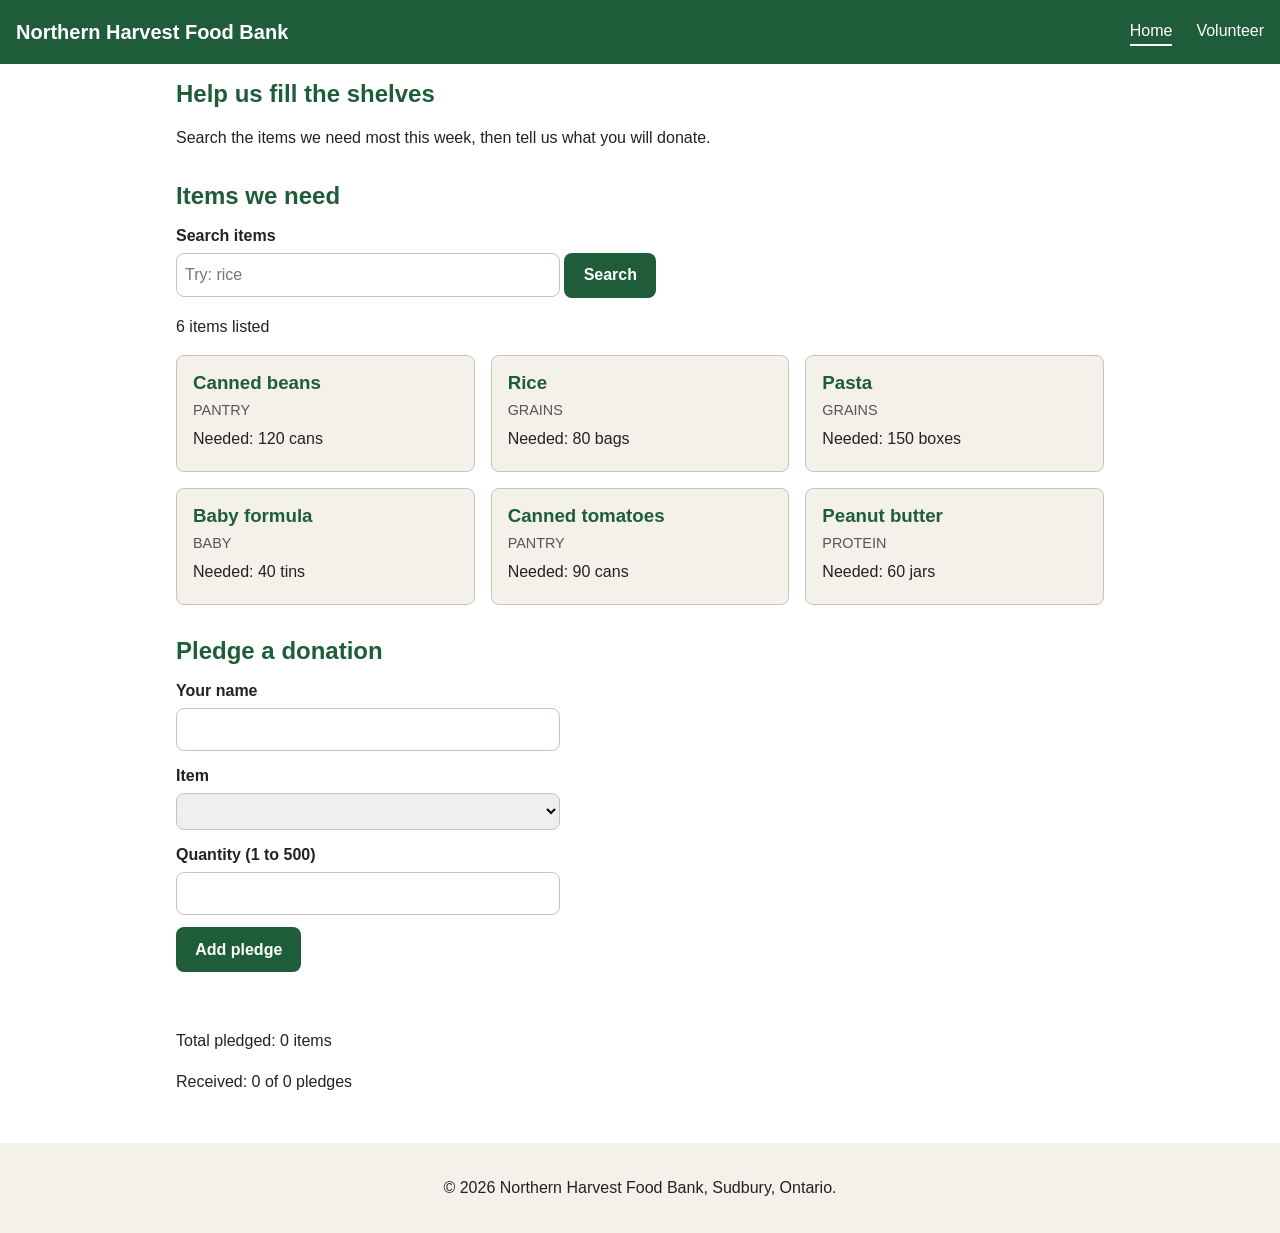
==== index.html @ b33616da "Added initial files" ====
<!DOCTYPE html>
<html lang="en">
<head>
  <meta charset="UTF-8">
  <meta name="viewport" content="width=device-width, initial-scale=1.0">
  <title>Northern Harvest Food Bank</title>
  <link rel="stylesheet" href="styles.css">
</head>
<body>
  <header>
    <p class="brand">Northern Harvest Food Bank</p>
    <nav>
      <a href="index.html" class="active">Home</a>
      <a href="volunteer.html">Volunteer</a>
    </nav>
  </header>

  <main>
    <section id="intro">
      <h1>Help us fill the shelves</h1>
      <p>Search the items we need most this week, then tell us what you will donate.</p>
    </section>

    <section id="items">
      <h2>Items we need</h2>
      <form id="item-search-form">
        <label for="item-search">Search items</label>
        <input type="text" id="item-search" name="q" placeholder="Try: rice">
        <button type="submit" class="btn">Search</button>
      </form>
      <p id="item-count" aria-live="polite">6 items listed</p>
      <p id="no-items" class="hidden">No items match that search</p>
      <ul class="item-list">
        <li>
          <article class="card">
            <h3>Canned beans</h3>
            <p class="category">Pantry</p>
            <p>Needed: 120 cans</p>
          </article>
        </li>
        <li>
          <article class="card">
            <h3>Rice</h3>
            <p class="category">Grains</p>
            <p>Needed: 80 bags</p>
          </article>
        </li>
        <li>
          <article class="card">
            <h3>Pasta</h3>
            <p class="category">Grains</p>
            <p>Needed: 150 boxes</p>
          </article>
        </li>
        <li>
          <article class="card">
            <h3>Baby formula</h3>
            <p class="category">Baby</p>
            <p>Needed: 40 tins</p>
          </article>
        </li>
        <li>
          <article class="card">
            <h3>Canned tomatoes</h3>
            <p class="category">Pantry</p>
            <p>Needed: 90 cans</p>
          </article>
        </li>
        <li>
          <article class="card">
            <h3>Peanut butter</h3>
            <p class="category">Protein</p>
            <p>Needed: 60 jars</p>
          </article>
        </li>
      </ul>
    </section>

    <section id="donations">
      <h2>Pledge a donation</h2>
      <form id="donation-form">
        <div class="field">
          <label for="donor-name">Your name</label>
          <input type="text" id="donor-name" name="donorName">
        </div>
        <div class="field">
          <label for="donation-item">Item</label>
          <select id="donation-item" name="item"></select>
        </div>
        <div class="field">
          <label for="donation-qty">Quantity (1 to 500)</label>
          <input type="text" id="donation-qty" name="quantity" inputmode="numeric">
        </div>
        <button type="submit" class="btn">Add pledge</button>
      </form>
      <p id="donation-message" class="error"></p>
      <p id="total-pledged">Total pledged: 0 items</p>
      <p id="received-count">Received: 0 of 0 pledges</p>
      <ul id="donation-list"></ul>
    </section>
  </main>

  <footer>
    <p>&copy; 2026 Northern Harvest Food Bank, Sudbury, Ontario.</p>
  </footer>
</body>
</html>
---- styles.css ----
/* Northern Harvest Food Bank: starter stylesheet. You do not need to edit it. */
:root {
  --color-bg: #ffffff;
  --color-surface: #f4f1ea;
  --color-text: #222222;
  --color-primary: #1f5d3a;
  --color-border: #c9c4b8;
  --color-error: #a11d1d;
  --spacing-unit: 1rem;
  --radius: 0.5rem;
}

* { box-sizing: border-box; }

body {
  margin: 0;
  background-color: var(--color-bg);
  color: var(--color-text);
  font-family: Arial, sans-serif;
  line-height: 1.6;
}

header {
  display: flex;
  flex-wrap: wrap;
  justify-content: space-between;
  align-items: center;
  gap: var(--spacing-unit);
  padding: var(--spacing-unit);
  background-color: var(--color-primary);
  color: #ffffff;
}

.brand { margin: 0; font-weight: 700; font-size: 1.25rem; }
nav { display: flex; gap: 1.5rem; }
nav a { color: #ffffff; text-decoration: none; }
.active { border-bottom: 2px solid #ffffff; }

main { max-width: 60rem; margin: 0 auto; padding: var(--spacing-unit); }
section { margin-bottom: 2rem; }
h1, h2, h3 { color: var(--color-primary); line-height: 1.2; margin: 0 0 0.75rem; }

.field { margin-bottom: 0.75rem; }
label { display: block; font-weight: 600; margin-bottom: 0.25rem; }
input, select, button { font: inherit; padding: 0.5rem; }
input[type="text"], select { width: 100%; max-width: 24rem; border: 1px solid var(--color-border); border-radius: var(--radius); }

.btn {
  display: inline-block;
  padding: 0.6rem 1.2rem;
  background-color: var(--color-primary);
  color: #ffffff;
  border: 0;
  border-radius: var(--radius);
  font-weight: 600;
  cursor: pointer;
}

.card {
  padding: var(--spacing-unit);
  background-color: var(--color-surface);
  border: 1px solid var(--color-border);
  border-radius: var(--radius);
}
.card h3 { margin-bottom: 0.25rem; }
.card p { margin: 0.25rem 0; }
.category { color: #555555; font-size: 0.9rem; text-transform: uppercase; }

.item-list { list-style: none; margin: 0; padding: 0; display: grid; grid-template-columns: 1fr; gap: var(--spacing-unit); }

#donation-list, #volunteer-list { list-style: none; padding: 0; }
#donation-list li, #volunteer-list li {
  padding: 0.6rem 0.8rem;
  margin-bottom: 0.5rem;
  background-color: var(--color-surface);
  border: 1px solid var(--color-border);
  border-radius: var(--radius);
}

/* Helper classes used by your script */
.hidden { display: none; }
.done { color: #666666; text-decoration: line-through; }
.error { color: var(--color-error); font-weight: 600; min-height: 1.5rem; }

footer { padding: var(--spacing-unit); background-color: var(--color-surface); text-align: center; }

@media (min-width: 768px) {
  .item-list { grid-template-columns: repeat(2, 1fr); }
}
@media (min-width: 1024px) {
  .item-list { grid-template-columns: repeat(3, 1fr); }
}
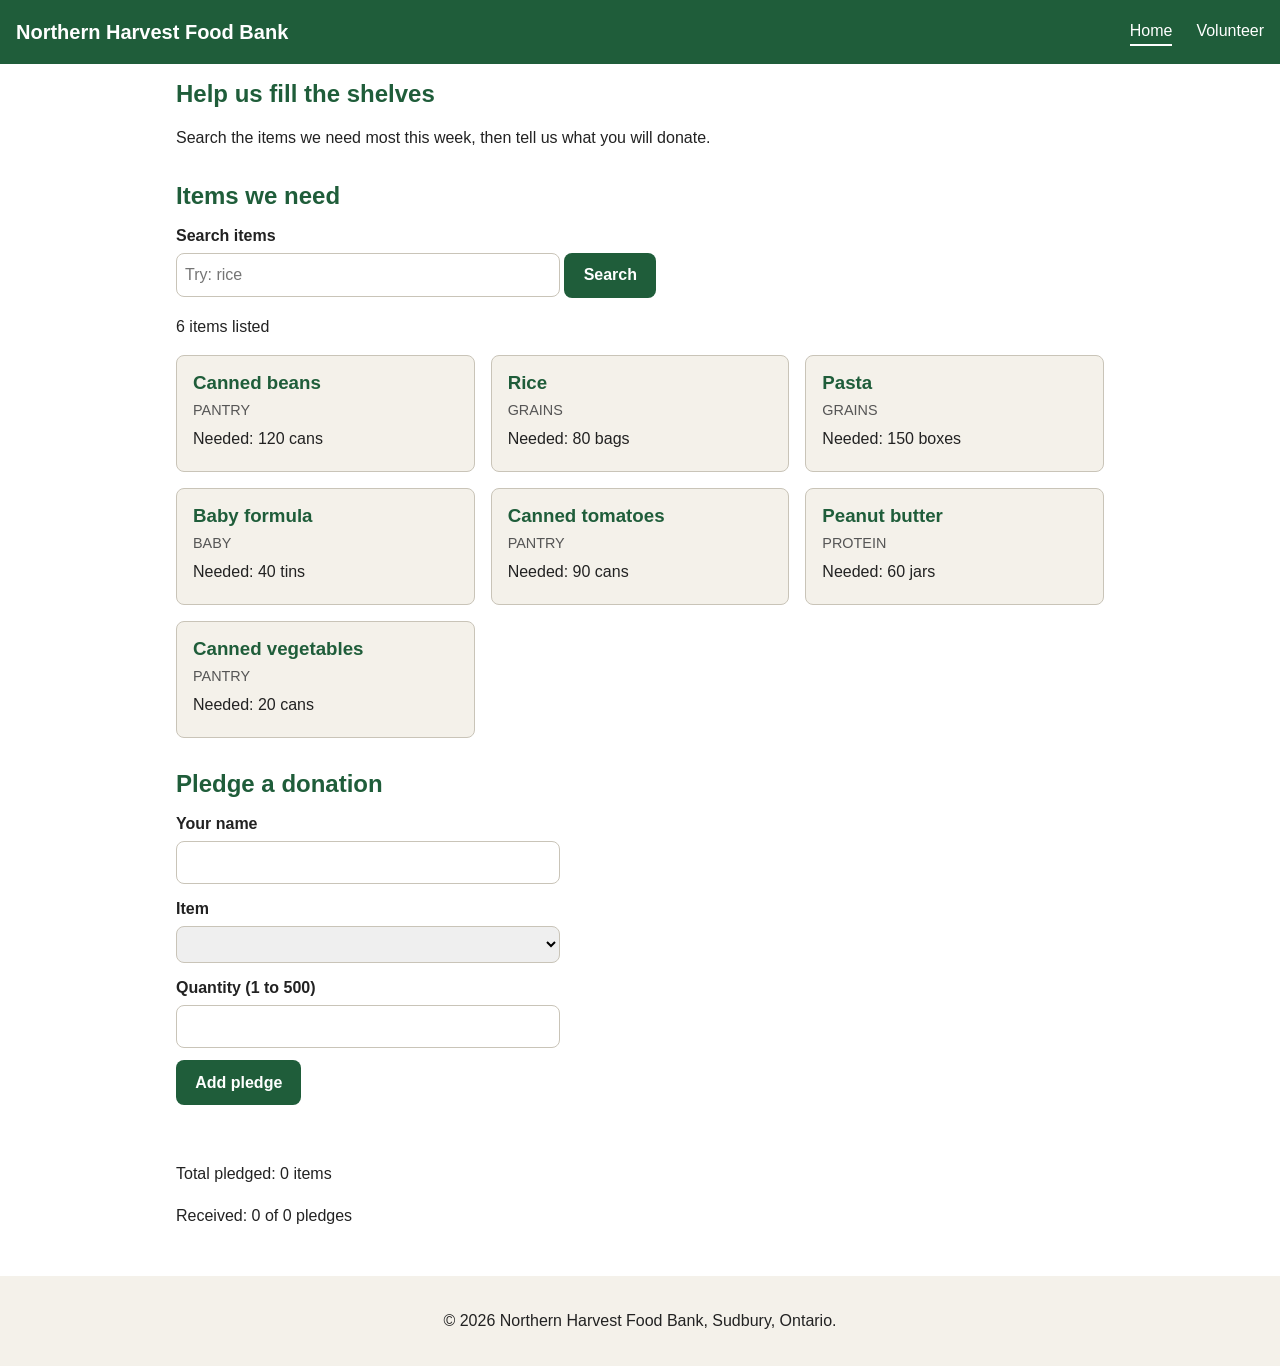
==== commit ce60aab1: "Added Canned Vegetables and script.js module to index page" ====
--- a/index.html
+++ b/index.html
@@ -1,107 +1,128 @@
-<!DOCTYPE html>
+<!doctype html>
 <html lang="en">
-<head>
-  <meta charset="UTF-8">
-  <meta name="viewport" content="width=device-width, initial-scale=1.0">
-  <title>Northern Harvest Food Bank</title>
-  <link rel="stylesheet" href="styles.css">
-</head>
-<body>
-  <header>
-    <p class="brand">Northern Harvest Food Bank</p>
-    <nav>
-      <a href="index.html" class="active">Home</a>
-      <a href="volunteer.html">Volunteer</a>
-    </nav>
-  </header>
+    <head>
+        <meta charset="UTF-8" />
+        <meta name="viewport" content="width=device-width, initial-scale=1.0" />
+        <title>Northern Harvest Food Bank</title>
+        <link rel="stylesheet" href="styles.css" />
+        <script src="script.js" defer></script>
+    </head>
+    <body>
+        <header>
+            <p class="brand">Northern Harvest Food Bank</p>
+            <nav>
+                <a href="index.html" class="active">Home</a>
+                <a href="volunteer.html">Volunteer</a>
+            </nav>
+        </header>
 
-  <main>
-    <section id="intro">
-      <h1>Help us fill the shelves</h1>
-      <p>Search the items we need most this week, then tell us what you will donate.</p>
-    </section>
+        <main>
+            <section id="intro">
+                <h1>Help us fill the shelves</h1>
+                <p>
+                    Search the items we need most this week, then tell us what
+                    you will donate.
+                </p>
+            </section>
 
-    <section id="items">
-      <h2>Items we need</h2>
-      <form id="item-search-form">
-        <label for="item-search">Search items</label>
-        <input type="text" id="item-search" name="q" placeholder="Try: rice">
-        <button type="submit" class="btn">Search</button>
-      </form>
-      <p id="item-count" aria-live="polite">6 items listed</p>
-      <p id="no-items" class="hidden">No items match that search</p>
-      <ul class="item-list">
-        <li>
-          <article class="card">
-            <h3>Canned beans</h3>
-            <p class="category">Pantry</p>
-            <p>Needed: 120 cans</p>
-          </article>
-        </li>
-        <li>
-          <article class="card">
-            <h3>Rice</h3>
-            <p class="category">Grains</p>
-            <p>Needed: 80 bags</p>
-          </article>
-        </li>
-        <li>
-          <article class="card">
-            <h3>Pasta</h3>
-            <p class="category">Grains</p>
-            <p>Needed: 150 boxes</p>
-          </article>
-        </li>
-        <li>
-          <article class="card">
-            <h3>Baby formula</h3>
-            <p class="category">Baby</p>
-            <p>Needed: 40 tins</p>
-          </article>
-        </li>
-        <li>
-          <article class="card">
-            <h3>Canned tomatoes</h3>
-            <p class="category">Pantry</p>
-            <p>Needed: 90 cans</p>
-          </article>
-        </li>
-        <li>
-          <article class="card">
-            <h3>Peanut butter</h3>
-            <p class="category">Protein</p>
-            <p>Needed: 60 jars</p>
-          </article>
-        </li>
-      </ul>
-    </section>
+            <section id="items">
+                <h2>Items we need</h2>
+                <form id="item-search-form">
+                    <label for="item-search">Search items</label>
+                    <input
+                        type="text"
+                        id="item-search"
+                        name="q"
+                        placeholder="Try: rice"
+                    />
+                    <button type="submit" class="btn">Search</button>
+                </form>
+                <p id="item-count" aria-live="polite">6 items listed</p>
+                <p id="no-items" class="hidden">No items match that search</p>
+                <ul class="item-list">
+                    <li>
+                        <article class="card">
+                            <h3>Canned beans</h3>
+                            <p class="category">Pantry</p>
+                            <p>Needed: 120 cans</p>
+                        </article>
+                    </li>
+                    <li>
+                        <article class="card">
+                            <h3>Rice</h3>
+                            <p class="category">Grains</p>
+                            <p>Needed: 80 bags</p>
+                        </article>
+                    </li>
+                    <li>
+                        <article class="card">
+                            <h3>Pasta</h3>
+                            <p class="category">Grains</p>
+                            <p>Needed: 150 boxes</p>
+                        </article>
+                    </li>
+                    <li>
+                        <article class="card">
+                            <h3>Baby formula</h3>
+                            <p class="category">Baby</p>
+                            <p>Needed: 40 tins</p>
+                        </article>
+                    </li>
+                    <li>
+                        <article class="card">
+                            <h3>Canned tomatoes</h3>
+                            <p class="category">Pantry</p>
+                            <p>Needed: 90 cans</p>
+                        </article>
+                    </li>
+                    <li>
+                        <article class="card">
+                            <h3>Peanut butter</h3>
+                            <p class="category">Protein</p>
+                            <p>Needed: 60 jars</p>
+                        </article>
+                    </li>
+                    <li>
+                        <article class="card">
+                            <h3>Canned vegetables</h3>
+                            <p class="category">Pantry</p>
+                            <p>Needed: 20 cans</p>
+                        </article>
+                    </li>
+                </ul>
+            </section>
 
-    <section id="donations">
-      <h2>Pledge a donation</h2>
-      <form id="donation-form">
-        <div class="field">
-          <label for="donor-name">Your name</label>
-          <input type="text" id="donor-name" name="donorName">
-        </div>
-        <div class="field">
-          <label for="donation-item">Item</label>
-          <select id="donation-item" name="item"></select>
-        </div>
-        <div class="field">
-          <label for="donation-qty">Quantity (1 to 500)</label>
-          <input type="text" id="donation-qty" name="quantity" inputmode="numeric">
-        </div>
-        <button type="submit" class="btn">Add pledge</button>
-      </form>
-      <p id="donation-message" class="error"></p>
-      <p id="total-pledged">Total pledged: 0 items</p>
-      <p id="received-count">Received: 0 of 0 pledges</p>
-      <ul id="donation-list"></ul>
-    </section>
-  </main>
+            <section id="donations">
+                <h2>Pledge a donation</h2>
+                <form id="donation-form">
+                    <div class="field">
+                        <label for="donor-name">Your name</label>
+                        <input type="text" id="donor-name" name="donorName" />
+                    </div>
+                    <div class="field">
+                        <label for="donation-item">Item</label>
+                        <select id="donation-item" name="item"></select>
+                    </div>
+                    <div class="field">
+                        <label for="donation-qty">Quantity (1 to 500)</label>
+                        <input
+                            type="text"
+                            id="donation-qty"
+                            name="quantity"
+                            inputmode="numeric"
+                        />
+                    </div>
+                    <button type="submit" class="btn">Add pledge</button>
+                </form>
+                <p id="donation-message" class="error"></p>
+                <p id="total-pledged">Total pledged: 0 items</p>
+                <p id="received-count">Received: 0 of 0 pledges</p>
+                <ul id="donation-list"></ul>
+            </section>
+        </main>
 
-  <footer>
-    <p>&copy; 2026 Northern Harvest Food Bank, Sudbury, Ontario.</p>
-  </footer>
-</body>
+        <footer>
+            <p>&copy; 2026 Northern Harvest Food Bank, Sudbury, Ontario.</p>
+        </footer>
+    </body>
 </html>
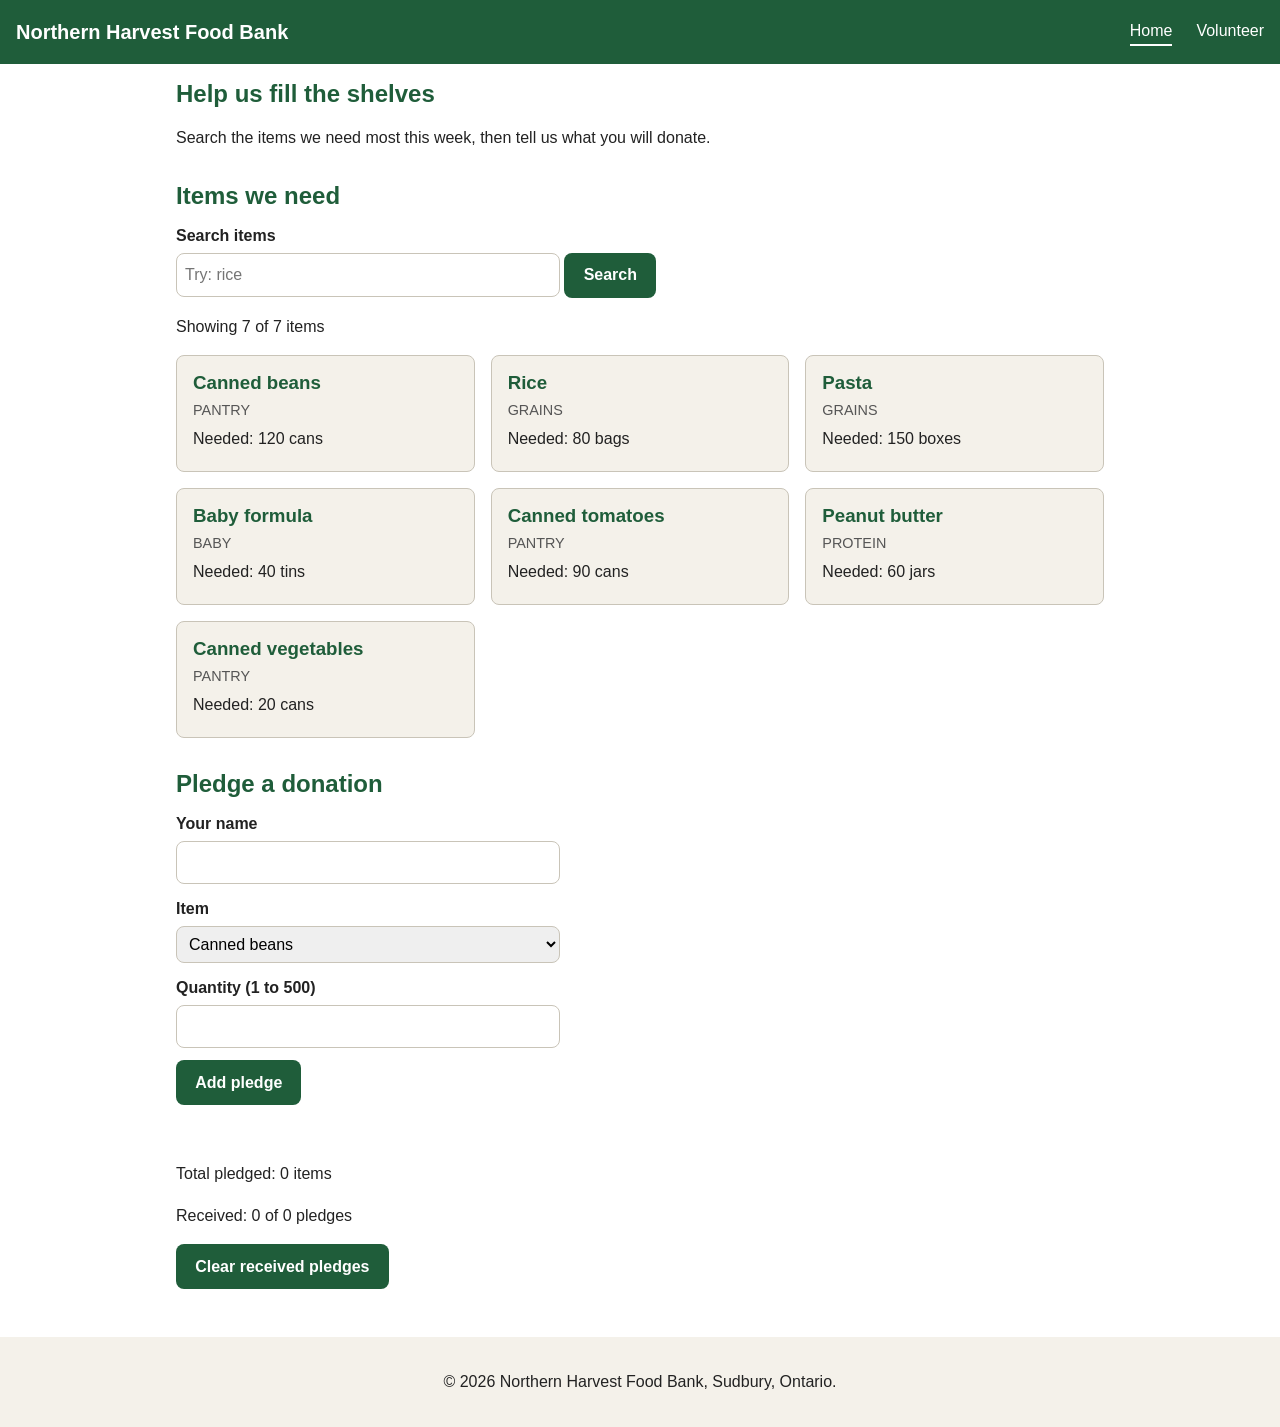
==== commit b14f67fa: "Add clear all for fulfilled donations" ====
--- a/index.html
+++ b/index.html
@@ -118,6 +118,9 @@
                 <p id="total-pledged">Total pledged: 0 items</p>
                 <p id="received-count">Received: 0 of 0 pledges</p>
                 <ul id="donation-list"></ul>
+                <button type="button" id="clear-received" class="btn">
+                    Clear received pledges
+                </button>
             </section>
         </main>
 
